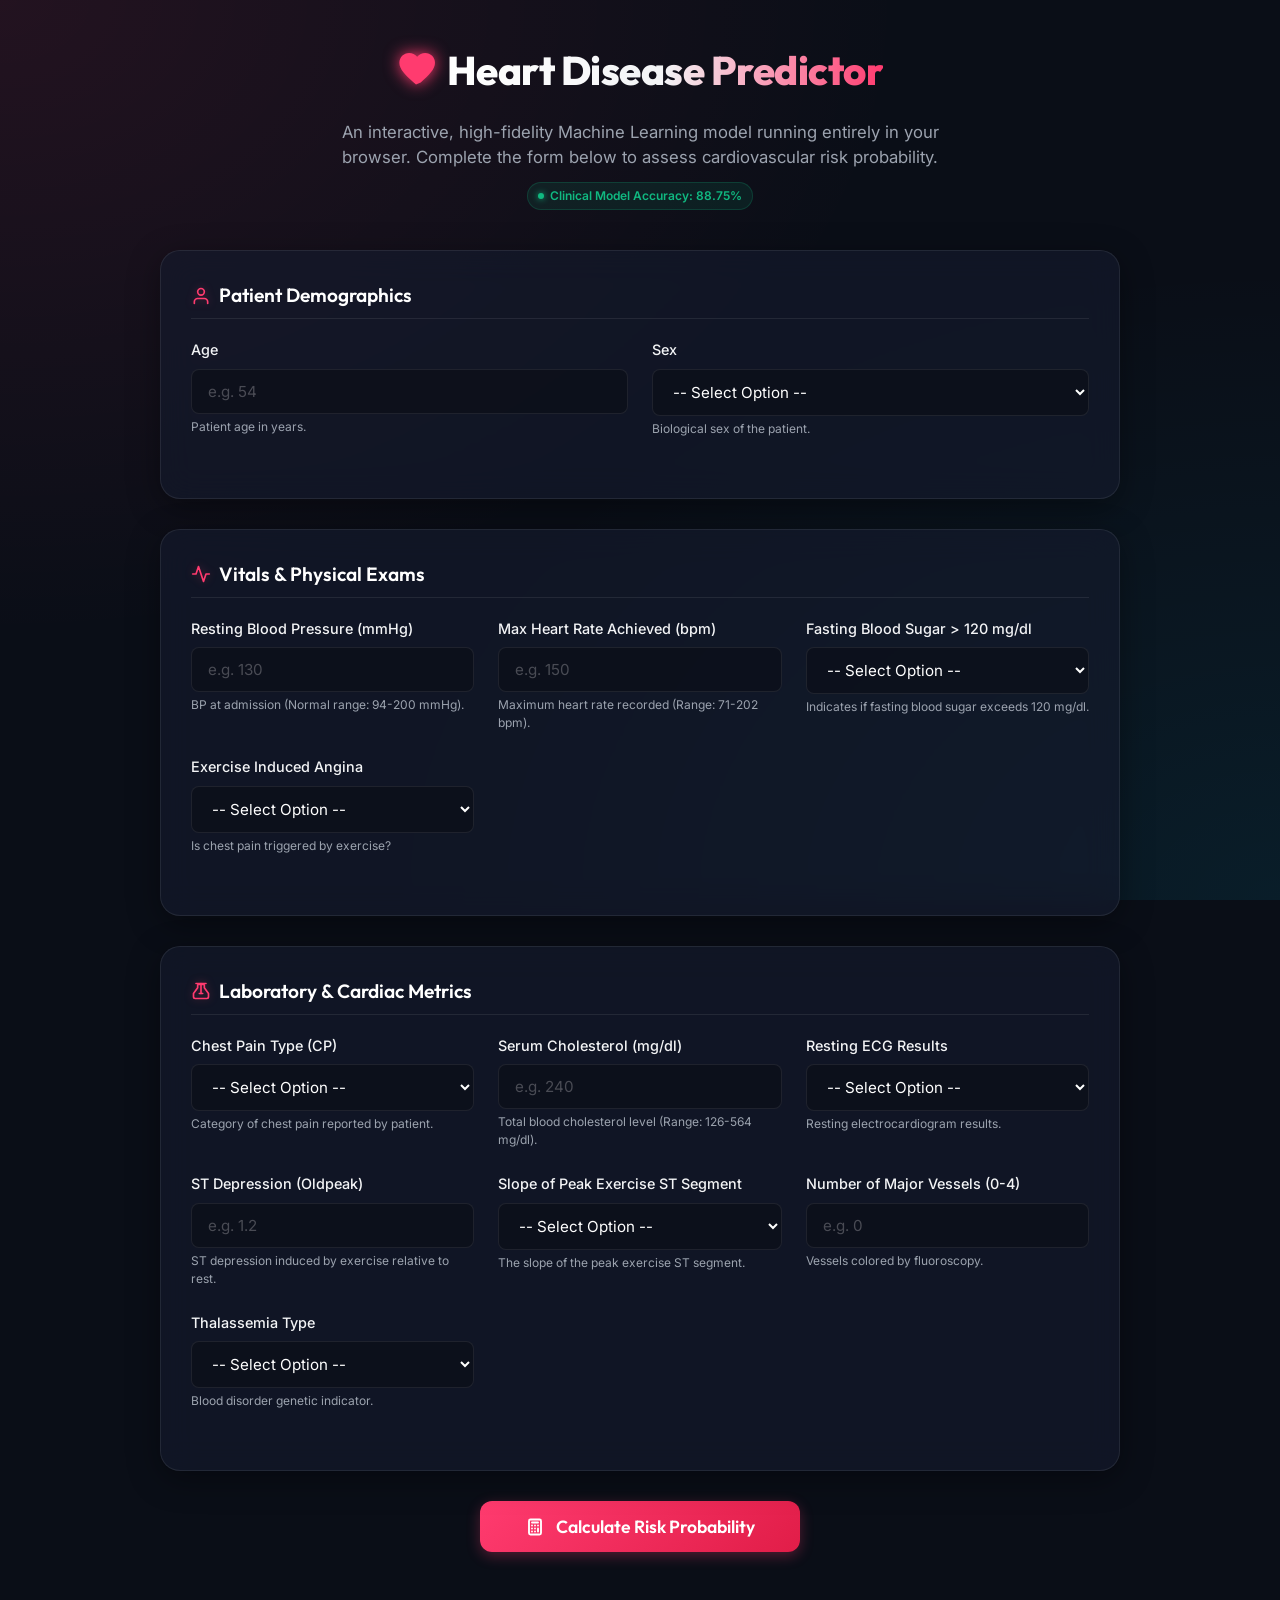
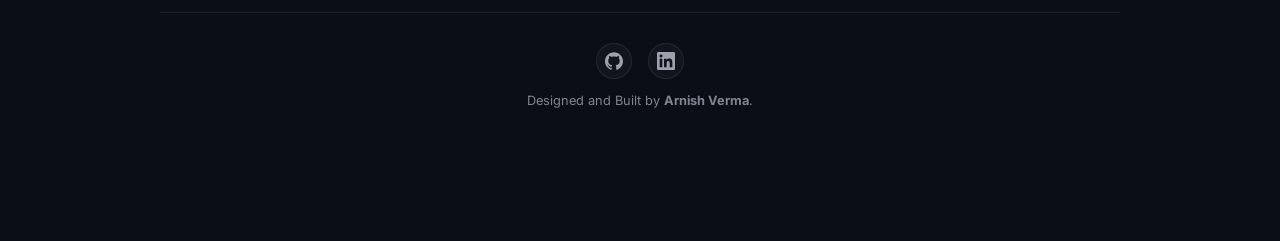
==== index.html @ 7dc7058b "Deploy client-side ML app, fix scaling pipeline, remove co-author credits, and add print export" ====
<!DOCTYPE html>
<html lang="en">
<head>
    <meta charset="UTF-8">
    <meta name="viewport" content="width=device-width, initial-scale=1.0">
    <title>Heart Disease Risk Predictor - Clinical ML Application</title>
    <meta name="description" content="An interactive Machine Learning web application utilizing a Random Forest Classifier to assess cardiovascular disease probability. Built with client-side inference.">
    <link rel="stylesheet" href="style.css">
    <link rel="stylesheet" href="https://cdnjs.cloudflare.com/ajax/libs/font-awesome/6.4.0/css/all.min.css">
</head>
<body>

    <div class="app-container">
        
        <!-- Header -->
        <header>
            <div class="logo-container">
                <div class="heart-icon-wrapper">
                    <!-- Custom cardiology-themed heart SVG -->
                    <svg class="heart-svg" viewBox="0 0 32 32">
                        <path d="M16,28.261l-1.956-1.782C7.11,20.125,2,15.49,2,9.857C2,5.224,5.624,1.6,10.257,1.6 c2.618,0,5.13,1.218,6.743,3.143C18.613,2.818,21.125,1.6,23.743,1.6C28.376,1.6,32,5.224,32,9.857c0,5.633-5.11,10.268-12.044,16.634 L16,28.261z"/>
                    </svg>
                </div>
                <h1>Heart Disease Predictor</h1>
            </div>
            <p class="tagline">An interactive, high-fidelity Machine Learning model running entirely in your browser. Complete the form below to assess cardiovascular risk probability.</p>
            <div class="accuracy-badge">Clinical Model Accuracy: 88.75%</div>
        </header>

        <!-- Main Form Card -->
        <main>
            <form id="predictor-form">
                
                <!-- Section 1: Demographics -->
                <div class="card">
                    <h2 class="form-section-title">
                        <svg class="header-icon-svg" viewBox="0 0 24 24" width="20" height="20" fill="none" stroke="currentColor" stroke-width="2" stroke-linecap="round" stroke-linejoin="round" style="color: var(--accent-red); filter: drop-shadow(0 0 4px var(--accent-red-glow));">
                            <path d="M20 21v-2a4 4 0 0 0-4-4H8a4 4 0 0 0-4 4v2"></path>
                            <circle cx="12" cy="7" r="4"></circle>
                        </svg> Patient Demographics
                    </h2>
                    <div class="form-grid">
                        <div class="form-group">
                            <label for="age">Age</label>
                            <input type="number" id="age" name="age" min="1" max="120" placeholder="e.g. 54" required>
                            <span class="input-desc">Patient age in years.</span>
                        </div>
                        
                        <div class="form-group">
                            <label for="sex">Sex</label>
                            <select id="sex" name="sex" required>
                                <option value="" disabled selected>-- Select Option --</option>
                                <option value="1">Male</option>
                                <option value="0">Female</option>
                            </select>
                            <span class="input-desc">Biological sex of the patient.</span>
                        </div>
                    </div>
                </div>

                <!-- Section 2: Vitals & Physiology -->
                <div class="card">
                    <h2 class="form-section-title">
                        <svg class="header-icon-svg" viewBox="0 0 24 24" width="20" height="20" fill="none" stroke="currentColor" stroke-width="2" stroke-linecap="round" stroke-linejoin="round" style="color: var(--accent-red); filter: drop-shadow(0 0 4px var(--accent-red-glow));">
                            <path d="M22 12h-4l-3 9L9 3l-3 9H2"></path>
                        </svg> Vitals & Physical Exams
                    </h2>
                    <div class="form-grid">
                        <div class="form-group">
                            <label for="trestbps">Resting Blood Pressure (mmHg)</label>
                            <input type="number" id="trestbps" name="trestbps" min="50" max="250" placeholder="e.g. 130" required>
                            <span class="input-desc">BP at admission (Normal range: 94-200 mmHg).</span>
                        </div>

                        <div class="form-group">
                            <label for="thalach">Max Heart Rate Achieved (bpm)</label>
                            <input type="number" id="thalach" name="thalach" min="50" max="250" placeholder="e.g. 150" required>
                            <span class="input-desc">Maximum heart rate recorded (Range: 71-202 bpm).</span>
                        </div>

                        <div class="form-group">
                            <label for="fbs">Fasting Blood Sugar > 120 mg/dl</label>
                            <select id="fbs" name="fbs" required>
                                <option value="" disabled selected>-- Select Option --</option>
                                <option value="1">Yes (Elevated / Diabetic)</option>
                                <option value="0">No (Normal)</option>
                            </select>
                            <span class="input-desc">Indicates if fasting blood sugar exceeds 120 mg/dl.</span>
                        </div>

                        <div class="form-group">
                            <label for="exang">Exercise Induced Angina</label>
                            <select id="exang" name="exang" required>
                                <option value="" disabled selected>-- Select Option --</option>
                                <option value="1">Yes</option>
                                <option value="0">No</option>
                            </select>
                            <span class="input-desc">Is chest pain triggered by exercise?</span>
                        </div>
                    </div>
                </div>

                <!-- Section 3: Lab Tests & Diagnostics -->
                <div class="card">
                    <h2 class="form-section-title">
                        <svg class="header-icon-svg" viewBox="0 0 24 24" width="20" height="20" fill="none" stroke="currentColor" stroke-width="2" stroke-linecap="round" stroke-linejoin="round" style="color: var(--accent-red); filter: drop-shadow(0 0 4px var(--accent-red-glow));">
                            <path d="M6 3h12"></path>
                            <path d="M12 3v12"></path>
                            <path d="M10 15h4"></path>
                            <path d="M19 21H5a2 2 0 0 1-2-2V15l5-7V5a1 1 0 0 1 1-1h6a1 1 0 0 1 1 1v3l5 7v4a2 2 0 0 1-2 2z"></path>
                        </svg> Laboratory & Cardiac Metrics
                    </h2>
                    <div class="form-grid">
                        <div class="form-group">
                            <label for="cp">Chest Pain Type (CP)</label>
                            <select id="cp" name="cp" required>
                                <option value="" disabled selected>-- Select Option --</option>
                                <option value="0">Typical Angina</option>
                                <option value="1">Atypical Angina</option>
                                <option value="2">Non-anginal Pain</option>
                                <option value="3">Asymptomatic</option>
                            </select>
                            <span class="input-desc">Category of chest pain reported by patient.</span>
                        </div>

                        <div class="form-group">
                            <label for="chol">Serum Cholesterol (mg/dl)</label>
                            <input type="number" id="chol" name="chol" min="80" max="600" placeholder="e.g. 240" required>
                            <span class="input-desc">Total blood cholesterol level (Range: 126-564 mg/dl).</span>
                        </div>

                        <div class="form-group">
                            <label for="restecg">Resting ECG Results</label>
                            <select id="restecg" name="restecg" required>
                                <option value="" disabled selected>-- Select Option --</option>
                                <option value="0">Normal</option>
                                <option value="1">ST-T Wave Abnormality</option>
                                <option value="2">Left Ventricular Hypertrophy</option>
                            </select>
                            <span class="input-desc">Resting electrocardiogram results.</span>
                        </div>

                        <div class="form-group">
                            <label for="oldpeak">ST Depression (Oldpeak)</label>
                            <input type="number" step="0.1" id="oldpeak" name="oldpeak" min="0" max="10" placeholder="e.g. 1.2" required>
                            <span class="input-desc">ST depression induced by exercise relative to rest.</span>
                        </div>

                        <div class="form-group">
                            <label for="slope">Slope of Peak Exercise ST Segment</label>
                            <select id="slope" name="slope" required>
                                <option value="" disabled selected>-- Select Option --</option>
                                <option value="0">Upsloping</option>
                                <option value="1">Flat</option>
                                <option value="2">Downsloping</option>
                            </select>
                            <span class="input-desc">The slope of the peak exercise ST segment.</span>
                        </div>

                        <div class="form-group">
                            <label for="ca">Number of Major Vessels (0-4)</label>
                            <input type="number" id="ca" name="ca" min="0" max="4" placeholder="e.g. 0" required>
                            <span class="input-desc">Vessels colored by fluoroscopy.</span>
                        </div>

                        <div class="form-group">
                            <label for="thal">Thalassemia Type</label>
                            <select id="thal" name="thal" required>
                                <option value="" disabled selected>-- Select Option --</option>
                                <option value="0">Normal</option>
                                <option value="1">Fixed Defect</option>
                                <option value="2">Reversible Defect</option>
                            </select>
                            <span class="input-desc">Blood disorder genetic indicator.</span>
                        </div>
                    </div>
                </div>

                <!-- Submit Button -->
                <div class="btn-container">
                    <button type="submit" class="btn" id="predict-btn">
                        <svg class="btn-icon-svg" viewBox="0 0 24 24" width="18" height="18" fill="none" stroke="currentColor" stroke-width="2.5" stroke-linecap="round" stroke-linejoin="round" style="margin-right: 4px;">
                            <rect x="4" y="2" width="16" height="20" rx="2" ry="2"></rect>
                            <line x1="8" y1="6" x2="16" y2="6"></line>
                            <line x1="16" y1="14" x2="16" y2="18"></line>
                            <line x1="8" y1="10" x2="8" y2="10.01"></line>
                            <line x1="12" y1="10" x2="12" y2="10.01"></line>
                            <line x1="16" y1="10" x2="16" y2="10.01"></line>
                            <line x1="8" y1="14" x2="8" y2="14.01"></line>
                            <line x1="12" y1="14" x2="12" y2="14.01"></line>
                            <line x1="8" y1="18" x2="8" y2="18.01"></line>
                            <line x1="12" y1="18" x2="12" y2="18.01"></line>
                        </svg> Calculate Risk Probability
                    </button>
                </div>
            </form>

            <!-- Results Card (Hidden Initially) -->
            <div class="card results-card" id="results-card">
                <div class="results-header">
                    <h2 class="results-title">Analysis Outcomes</h2>
                </div>

                <!-- Radial Gauge Progress Ring -->
                <div class="gauge-container">
                    <svg class="gauge-svg" width="160" height="160">
                        <circle class="gauge-bg" cx="80" cy="80" r="70" />
                        <circle class="gauge-fill" id="gauge-fill" cx="80" cy="80" r="70" />
                    </svg>
                    <div class="gauge-text">
                        <div class="gauge-value" id="result-value">0%</div>
                        <div class="gauge-label">Chance</div>
                    </div>
                </div>

                <!-- Diagnostics Box -->
                <div class="diagnostic-box" id="diagnostic-box">
                    <h3>Risk Level</h3>
                    <p>Model classification description will appear here.</p>
                </div>

                <!-- Clinical Findings -->
                <div class="findings-container">
                    <h3 class="findings-title">Key Clinical Indicators & Findings:</h3>
                    <ul class="findings-list" id="findings-list">
                        <!-- Filled dynamically -->
                    </ul>
                </div>

                <div class="results-actions">
                    <button class="action-btn secondary-btn" id="print-btn">
                        <svg viewBox="0 0 24 24" width="16" height="16" fill="none" stroke="currentColor" stroke-width="2" stroke-linecap="round" stroke-linejoin="round" style="margin-right: 6px; vertical-align: middle;">
                            <polyline points="6 9 6 2 18 2 18 9"></polyline>
                            <path d="M6 18H4a2 2 0 0 1-2-2v-5a2 2 0 0 1 2-2h16a2 2 0 0 1 2 2v5a2 2 0 0 1-2 2h-2"></path>
                            <rect x="6" y="14" width="12" height="8"></rect>
                        </svg>Export Diagnostic Report
                    </button>
                    <button class="action-btn primary-btn" id="reset-btn">Reset & Evaluate New Patient</button>
                </div>
            </div>
        </main>

        <!-- Footer -->
        <footer>
            <div class="social-links">
                <a href="https://github.com/vermaarnish" target="_blank" class="social-link" title="Arnish Verma GitHub">
                    <svg viewBox="0 0 24 24" width="18" height="18" fill="currentColor">
                        <path d="M12 .297c-6.63 0-12 5.373-12 12 0 5.303 3.438 9.8 8.205 11.385.6.113.82-.258.82-.577 0-.285-.01-1.04-.015-2.04-3.338.724-4.042-1.61-4.042-1.61C4.422 18.07 3.633 17.7 3.633 17.7c-1.087-.744.084-.729.084-.729 1.205.084 1.838 1.236 1.838 1.236 1.07 1.835 2.809 1.305 3.495.998.108-.776.417-1.305.76-1.605-2.665-.3-5.466-1.332-5.466-5.93 0-1.31.465-2.38 1.235-3.22-.135-.303-.54-1.523.105-3.176 0 0 1.005-.322 3.3 1.23.96-.267 1.98-.399 3-.405 1.02.006 2.04.138 3 .405 2.28-1.552 3.285-1.23 3.285-1.23.645 1.653.24 2.873.12 3.176.765.84 1.23 1.91 1.23 3.22 0 4.61-2.805 5.625-5.475 5.92.42.36.81 1.096.81 2.22 0 1.606-.015 2.896-.015 3.286 0 .315.21.69.825.57C20.565 22.092 24 17.592 24 12.297c0-6.627-5.373-12-12-12"/>
                    </svg>
                </a>
                <a href="https://www.linkedin.com/in/arnish-verma-045014206/" target="_blank" class="social-link" title="Arnish Verma LinkedIn">
                    <svg viewBox="0 0 24 24" width="18" height="18" fill="currentColor">
                        <path d="M20.447 20.452h-3.554v-5.569c0-1.328-.027-3.037-1.852-3.037-1.853 0-2.136 1.445-2.136 2.939v5.667H9.351V9h3.414v1.561h.046c.477-.9 1.637-1.85 3.37-1.85 3.601 0 4.267 2.37 4.267 5.455v6.286zM5.337 7.433c-1.144 0-2.063-.926-2.063-2.065 0-1.138.92-2.063 2.063-2.063 1.14 0 2.064.925 2.064 2.063 0 1.139-.925 2.065-2.064 2.065zm1.782 13.019H3.555V9h3.564v11.452zM22.225 0H1.771C.792 0 0 .774 0 1.729v20.542C0 23.227.792 24 1.771 24h20.451C23.2 24 24 23.227 24 22.271V1.729C24 .774 23.2 0 22.222 0h.003z"/>
                    </svg>
                </a>
            </div>
            <div class="footer-credits">
                <p>Designed and Built by <strong>Arnish Verma</strong>.</p>
            </div>
        </footer>

    </div>

    <!-- Scripts -->
    <script src="model_data.js"></script>
    <script src="script.js"></script>
</body>
</html>
---- style.css ----
@import url('https://fonts.googleapis.com/css2?family=Inter:wght@300;400;500;600&family=Outfit:wght@400;500;600;700;800&display=swap');

:root {
    --bg-primary: #0a0e17;
    --bg-secondary: rgba(20, 27, 45, 0.65);
    --border-color: rgba(255, 255, 255, 0.08);
    --text-primary: #f3f4f6;
    --text-secondary: #9ca3af;
    --accent-red: #ff3b6f;
    --accent-red-glow: rgba(255, 59, 111, 0.3);
    --accent-cyan: #00d2ff;
    --accent-cyan-glow: rgba(0, 210, 255, 0.3);
    --accent-gold: #ffb000;
    --accent-gold-glow: rgba(255, 176, 0, 0.3);
    --accent-green: #10b981;
    --accent-green-glow: rgba(16, 185, 129, 0.3);
    --card-shadow: 0 8px 32px 0 rgba(0, 0, 0, 0.37);
    --transition-smooth: all 0.3s cubic-bezier(0.4, 0, 0.2, 1);
}

* {
    box-sizing: border-box;
    margin: 0;
    padding: 0;
}

body {
    background-color: var(--bg-primary);
    background-image: 
        radial-gradient(at 0% 0%, rgba(255, 59, 111, 0.1) 0px, transparent 50%),
        radial-gradient(at 100% 100%, rgba(0, 210, 255, 0.08) 0px, transparent 50%);
    background-attachment: fixed;
    color: var(--text-primary);
    font-family: 'Inter', -apple-system, BlinkMacSystemFont, "Segoe UI", Roboto, sans-serif;
    min-height: 100vh;
    line-height: 1.5;
    overflow-x: hidden;
    padding-bottom: 60px;
}

/* Scrollbar Styling */
::-webkit-scrollbar {
    width: 8px;
}
::-webkit-scrollbar-track {
    background: var(--bg-primary);
}
::-webkit-scrollbar-thumb {
    background: rgba(255, 255, 255, 0.1);
    border-radius: 4px;
}
::-webkit-scrollbar-thumb:hover {
    background: rgba(255, 255, 255, 0.2);
}

.app-container {
    max-width: 1000px;
    margin: 40px auto;
    padding: 0 20px;
}

/* Header Section */
header {
    text-align: center;
    margin-bottom: 40px;
    position: relative;
}

.logo-container {
    display: inline-flex;
    align-items: center;
    justify-content: center;
    gap: 12px;
    margin-bottom: 12px;
}

.heart-icon-wrapper {
    position: relative;
    display: flex;
    align-items: center;
    justify-content: center;
}

.heart-svg {
    fill: var(--accent-red);
    width: 38px;
    height: 38px;
    filter: drop-shadow(0 0 8px var(--accent-red));
    animation: heartPulse 1.4s infinite alternate cubic-bezier(0.215, 0.610, 0.355, 1);
}

@keyframes heartPulse {
    0% { transform: scale(0.9); }
    50% { transform: scale(1.05); }
    100% { transform: scale(1); }
}

h1 {
    font-family: 'Outfit', sans-serif;
    font-size: 2.5rem;
    font-weight: 800;
    letter-spacing: -0.5px;
    background: linear-gradient(to right, #ffffff, #f3f4f6, var(--accent-red));
    -webkit-background-clip: text;
    -webkit-text-fill-color: transparent;
}

.tagline {
    color: var(--text-secondary);
    font-size: 1.05rem;
    font-weight: 400;
    max-width: 600px;
    margin: 8px auto 0;
}

.accuracy-badge {
    display: inline-flex;
    align-items: center;
    background: rgba(16, 185, 129, 0.1);
    border: 1px solid rgba(16, 185, 129, 0.2);
    color: var(--accent-green);
    font-size: 0.75rem;
    font-weight: 600;
    padding: 4px 10px;
    border-radius: 9999px;
    margin-top: 12px;
    gap: 6px;
}

.accuracy-badge::before {
    content: '';
    display: inline-block;
    width: 6px;
    height: 6px;
    background-color: var(--accent-green);
    border-radius: 50%;
    box-shadow: 0 0 6px var(--accent-green);
}

/* Card Style */
.card {
    background: var(--bg-secondary);
    border: 1px solid var(--border-color);
    border-radius: 20px;
    backdrop-filter: blur(16px);
    -webkit-backdrop-filter: blur(16px);
    box-shadow: var(--card-shadow);
    padding: 30px;
    margin-bottom: 30px;
    transition: var(--transition-smooth);
}

.card:hover {
    border-color: rgba(255, 255, 255, 0.12);
    box-shadow: 0 12px 40px 0 rgba(0, 0, 0, 0.45);
}

/* Form Styling */
.form-section-title {
    font-family: 'Outfit', sans-serif;
    font-size: 1.2rem;
    font-weight: 600;
    color: #ffffff;
    margin-bottom: 20px;
    border-bottom: 1px solid var(--border-color);
    padding-bottom: 8px;
    display: flex;
    align-items: center;
    gap: 8px;
}

.form-grid {
    display: grid;
    grid-template-columns: repeat(auto-fit, minmax(280px, 1fr));
    gap: 24px;
    margin-bottom: 30px;
}

.form-group {
    display: flex;
    flex-direction: column;
    gap: 8px;
}

.form-group.full-width {
    grid-column: 1 / -1;
}

label {
    font-size: 0.9rem;
    font-weight: 500;
    color: var(--text-primary);
}

.input-desc {
    font-size: 0.75rem;
    color: var(--text-secondary);
    margin-top: -4px;
}

input[type="number"], select {
    background-color: rgba(10, 14, 23, 0.6);
    border: 1px solid var(--border-color);
    border-radius: 8px;
    color: #ffffff;
    font-family: inherit;
    font-size: 0.95rem;
    padding: 12px 16px;
    transition: var(--transition-smooth);
    width: 100%;
    outline: none;
}

input[type="number"]::placeholder {
    color: rgba(255, 255, 255, 0.25);
}

input[type="number"]:focus, select:focus {
    border-color: var(--accent-red);
    box-shadow: 0 0 0 2px var(--accent-red-glow);
    background-color: rgba(10, 14, 23, 0.85);
}

select option {
    background-color: var(--bg-primary);
    color: #ffffff;
}

/* Button Styling */
.btn-container {
    display: flex;
    justify-content: center;
    margin-top: 10px;
}

.btn {
    align-items: center;
    background: linear-gradient(135deg, var(--accent-red), #e11d48);
    border: none;
    border-radius: 12px;
    color: #ffffff;
    cursor: pointer;
    display: inline-flex;
    font-family: 'Outfit', sans-serif;
    font-size: 1.1rem;
    font-weight: 600;
    gap: 8px;
    justify-content: center;
    padding: 14px 40px;
    text-align: center;
    transition: var(--transition-smooth);
    box-shadow: 0 4px 14px 0 var(--accent-red-glow);
    width: 100%;
    max-width: 320px;
}

.btn:hover {
    transform: translateY(-2px);
    box-shadow: 0 6px 20px 0 var(--accent-red-glow);
    filter: brightness(1.1);
}

.btn:active {
    transform: translateY(0);
}

/* Results Display */
.results-card {
    display: none; /* Dynamic show/hide */
    animation: slideUp 0.5s cubic-bezier(0.16, 1, 0.3, 1) forwards;
}

@keyframes slideUp {
    from {
        opacity: 0;
        transform: translateY(30px);
    }
    to {
        opacity: 1;
        transform: translateY(0);
    }
}

.results-header {
    text-align: center;
    margin-bottom: 24px;
}

.results-title {
    font-family: 'Outfit', sans-serif;
    font-size: 1.6rem;
    font-weight: 700;
}

.gauge-container {
    position: relative;
    width: 160px;
    height: 160px;
    margin: 20px auto;
}

.gauge-svg {
    transform: rotate(-90deg);
}

.gauge-bg {
    fill: none;
    stroke: rgba(255, 255, 255, 0.05);
    stroke-width: 10;
}

.gauge-fill {
    fill: none;
    stroke: var(--accent-green);
    stroke-width: 10;
    stroke-linecap: round;
    stroke-dasharray: 439.6;
    stroke-dashoffset: 439.6; /* Dynamic */
    transition: stroke-dashoffset 1.5s cubic-bezier(0.1, 0.8, 0.25, 1), stroke var(--transition-smooth);
}

.gauge-text {
    position: absolute;
    top: 50%;
    left: 50%;
    transform: translate(-50%, -50%);
    text-align: center;
}

.gauge-value {
    font-family: 'Outfit', sans-serif;
    font-size: 2.2rem;
    font-weight: 700;
    line-height: 1;
}

.gauge-label {
    font-size: 0.75rem;
    color: var(--text-secondary);
    text-transform: uppercase;
    letter-spacing: 0.5px;
    margin-top: 4px;
}

.diagnostic-box {
    border-radius: 12px;
    padding: 20px;
    margin-top: 24px;
    text-align: center;
    border: 1px solid transparent;
}

.diagnostic-box.low-risk {
    background-color: rgba(16, 185, 129, 0.08);
    border-color: rgba(16, 185, 129, 0.2);
    color: #a7f3d0;
}

.diagnostic-box.moderate-risk {
    background-color: rgba(245, 158, 11, 0.08);
    border-color: rgba(245, 158, 11, 0.2);
    color: #fde68a;
}

.diagnostic-box.high-risk {
    background-color: rgba(239, 68, 68, 0.08);
    border-color: rgba(239, 68, 68, 0.2);
    color: #fca5a5;
}

.diagnostic-box h3 {
    font-family: 'Outfit', sans-serif;
    font-size: 1.25rem;
    margin-bottom: 8px;
    font-weight: 600;
}

.diagnostic-box p {
    font-size: 0.95rem;
}

.findings-container {
    margin-top: 24px;
}

.findings-title {
    font-family: 'Outfit', sans-serif;
    font-size: 1rem;
    font-weight: 600;
    color: #ffffff;
    margin-bottom: 12px;
}

.findings-list {
    list-style: none;
    display: flex;
    flex-direction: column;
    gap: 10px;
}

.findings-item {
    background: rgba(255, 255, 255, 0.02);
    border: 1px solid var(--border-color);
    border-radius: 8px;
    padding: 12px 16px;
    font-size: 0.85rem;
    display: flex;
    align-items: center;
    gap: 12px;
}

.findings-item .bullet {
    width: 8px;
    height: 8px;
    border-radius: 50%;
    flex-shrink: 0;
}

.findings-item.warning .bullet {
    background-color: var(--accent-red);
    box-shadow: 0 0 6px var(--accent-red);
}

.findings-item.warning {
    border-color: rgba(255, 59, 111, 0.15);
    background: rgba(255, 59, 111, 0.02);
}

.findings-item.info .bullet {
    background-color: var(--accent-cyan);
    box-shadow: 0 0 6px var(--accent-cyan);
}

.reset-btn {
    background: transparent;
    border: 1px solid rgba(255, 255, 255, 0.2);
    color: var(--text-secondary);
    padding: 10px 24px;
    border-radius: 8px;
    font-family: 'Outfit', sans-serif;
    font-size: 0.9rem;
    font-weight: 500;
    cursor: pointer;
    margin: 20px auto 0;
    display: block;
    transition: var(--transition-smooth);
}

.reset-btn:hover {
    border-color: #ffffff;
    color: #ffffff;
}

/* Footer Section */
footer {
    text-align: center;
    padding: 30px 20px;
    border-top: 1px solid var(--border-color);
    margin-top: 60px;
    color: var(--text-secondary);
    font-size: 0.85rem;
    display: flex;
    flex-direction: column;
    align-items: center;
    gap: 12px;
}

.social-links {
    display: flex;
    gap: 16px;
}

.social-link {
    color: var(--text-secondary);
    transition: var(--transition-smooth);
    display: flex;
    align-items: center;
    justify-content: center;
    width: 36px;
    height: 36px;
    border-radius: 50%;
    background: rgba(255, 255, 255, 0.03);
    border: 1px solid var(--border-color);
}

.social-link:hover {
    color: #ffffff;
    background: rgba(255, 255, 255, 0.1);
    transform: translateY(-2px);
}

.footer-credits {
    font-size: 0.8rem;
    opacity: 0.8;
}

/* Responsive Tweaks */
@media (max-width: 600px) {
    h1 {
        font-size: 2rem;
    }
    .card {
        padding: 20px;
    }
    .form-grid {
        gap: 16px;
    }
}

/* Results Card Action Buttons */
.results-actions {
    display: flex;
    justify-content: center;
    gap: 16px;
    margin-top: 30px;
    flex-wrap: wrap;
}

.action-btn {
    font-family: 'Outfit', sans-serif;
    font-size: 0.95rem;
    font-weight: 600;
    padding: 12px 24px;
    border-radius: 10px;
    cursor: pointer;
    transition: var(--transition-smooth);
    outline: none;
    display: inline-flex;
    align-items: center;
    justify-content: center;
}

.action-btn.primary-btn {
    background: linear-gradient(135deg, var(--accent-red), #e11d48);
    border: none;
    color: #ffffff;
    box-shadow: 0 4px 14px 0 var(--accent-red-glow);
}

.action-btn.primary-btn:hover {
    transform: translateY(-2px);
    box-shadow: 0 6px 20px 0 var(--accent-red-glow);
    filter: brightness(1.1);
}

.action-btn.secondary-btn {
    background: rgba(255, 255, 255, 0.05);
    border: 1px solid rgba(255, 255, 255, 0.15);
    color: var(--text-primary);
}

.action-btn.secondary-btn:hover {
    background: rgba(255, 255, 255, 0.1);
    border-color: rgba(255, 255, 255, 0.3);
    color: #ffffff;
    transform: translateY(-2px);
}

.action-btn:active {
    transform: translateY(0);
}

/* Print Styles */
@media print {
    body {
        background: #ffffff !important;
        background-image: none !important;
        color: #0d0d0d !important;
        font-family: 'Inter', -apple-system, BlinkMacSystemFont, "Segoe UI", Roboto, sans-serif;
    }
    .app-container {
        margin: 0 !important;
        padding: 20px !important;
        max-width: 100% !important;
    }
    header, main form, .btn-container, footer, .results-actions {
        display: none !important;
    }
    .card.results-card {
        display: block !important;
        background: #ffffff !important;
        border: 2px solid #e5e7eb !important;
        box-shadow: none !important;
        padding: 40px !important;
        color: #0d0d0d !important;
        backdrop-filter: none !important;
        -webkit-backdrop-filter: none !important;
        border-radius: 0 !important;
        page-break-inside: avoid;
    }
    .results-title {
        color: #0d0d0d !important;
        font-size: 22pt !important;
        border-bottom: 2px solid #000000 !important;
        padding-bottom: 8px !important;
    }
    .gauge-container {
        margin: 30px auto !important;
    }
    .gauge-bg {
        stroke: #f3f4f6 !important;
    }
    .gauge-fill {
        stroke: #10b981 !important;
        filter: none !important;
    }
    .gauge-value {
        color: #0d0d0d !important;
        font-size: 2.5rem !important;
    }
    .gauge-label {
        color: #4b5563 !important;
    }
    .diagnostic-box {
        background-color: #f9fafb !important;
        border: 1px solid #d1d5db !important;
        color: #111827 !important;
    }
    .diagnostic-box h3 {
        color: #111827 !important;
    }
    .diagnostic-box.low-risk {
        background-color: #ecfdf5 !important;
        border-color: #a7f3d0 !important;
        color: #065f46 !important;
    }
    .diagnostic-box.moderate-risk {
        background-color: #fffbeb !important;
        border-color: #fde68a !important;
        color: #92400e !important;
    }
    .diagnostic-box.high-risk {
        background-color: #fef2f2 !important;
        border-color: #fca5a5 !important;
        color: #991b1b !important;
    }
    .findings-title {
        color: #111827 !important;
    }
    .findings-list {
        gap: 8px !important;
    }
    .findings-item {
        background: #ffffff !important;
        border: 1px solid #e5e7eb !important;
        color: #374151 !important;
        page-break-inside: avoid;
    }
    .findings-item.warning {
        border-color: #fca5a5 !important;
        background: #fff5f5 !important;
    }
    .findings-item.warning .bullet {
        background-color: #ef4444 !important;
        box-shadow: none !important;
    }
    .findings-item.info .bullet {
        background-color: #06b6d4 !important;
        box-shadow: none !important;
    }
}
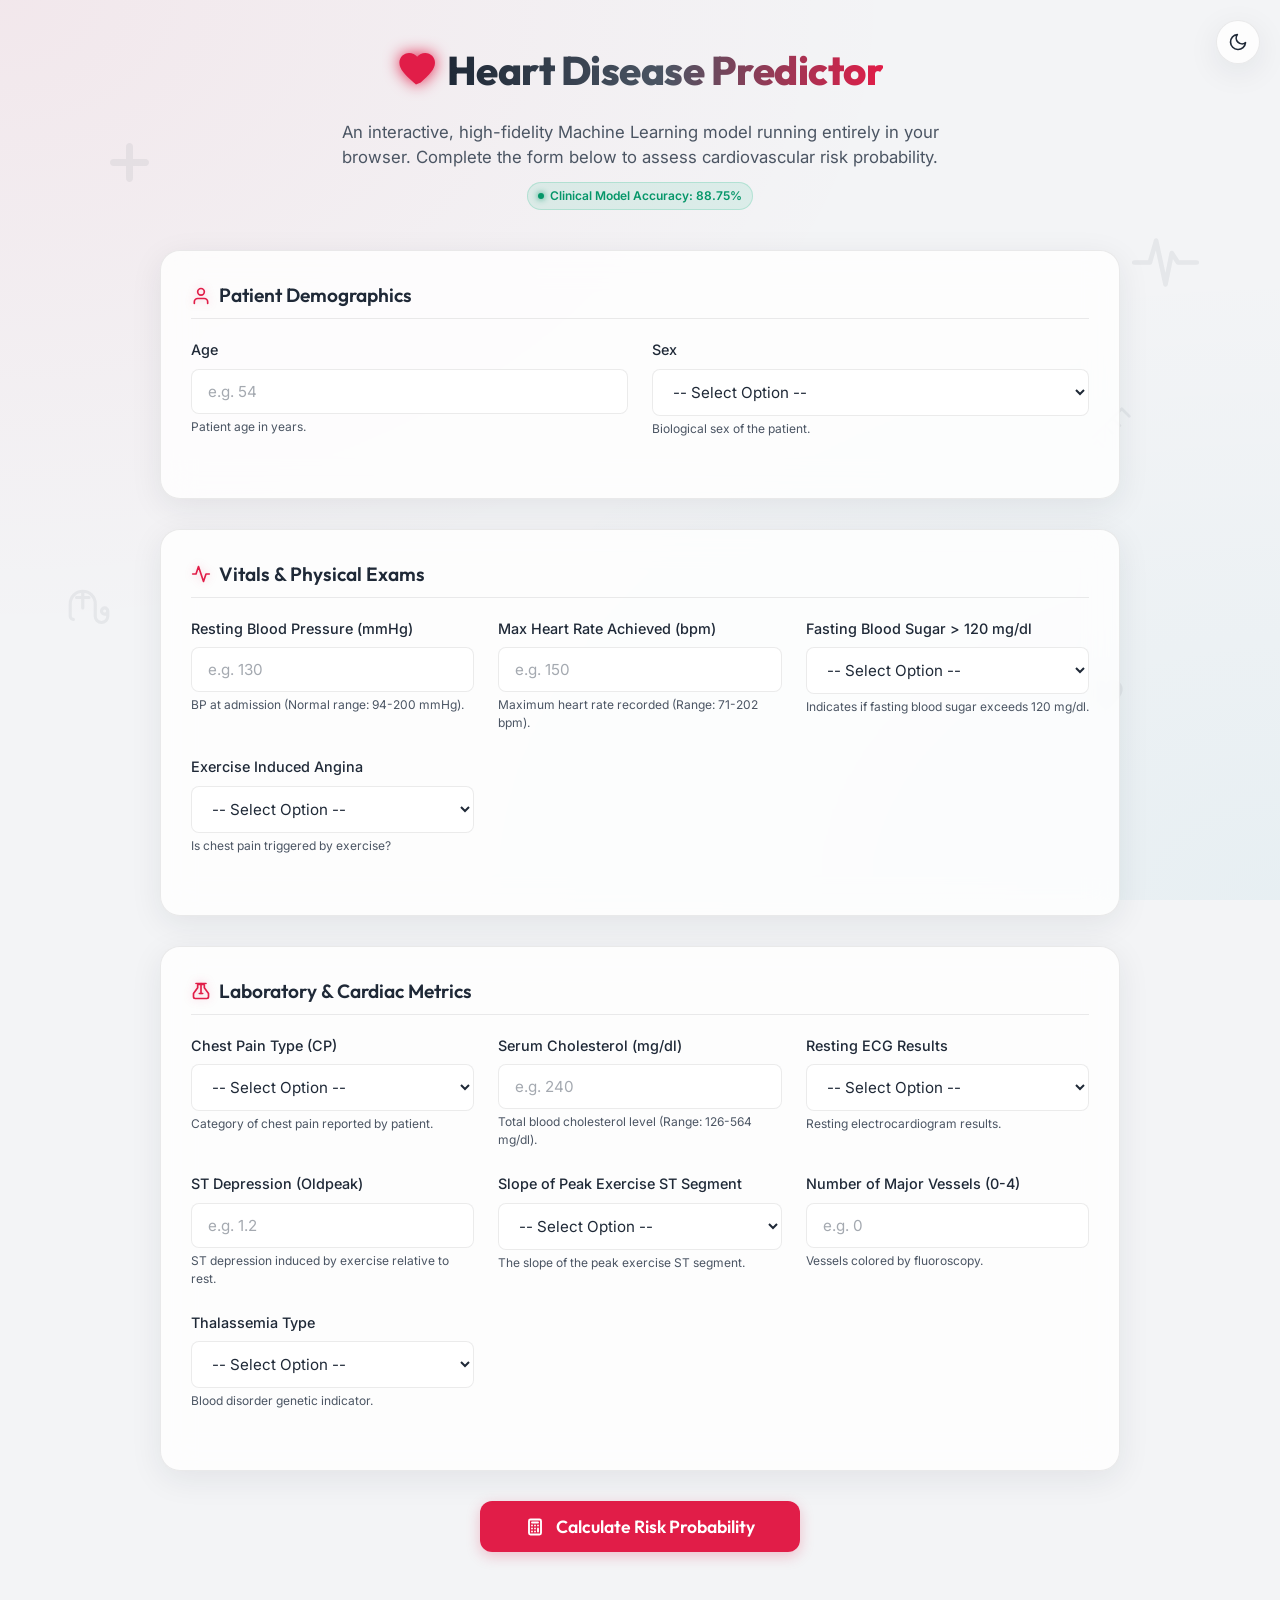
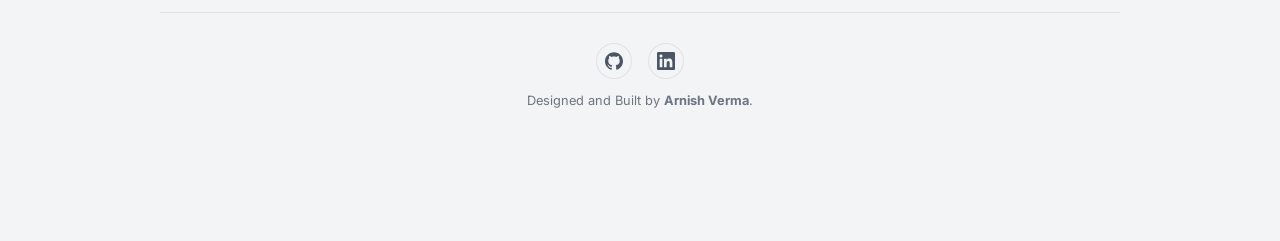
==== commit 553bdb0c: "Add light/dark mode support and floating medical background symbols" ====
--- a/index.html
+++ b/index.html
@@ -9,6 +9,52 @@
     <link rel="stylesheet" href="https://cdnjs.cloudflare.com/ajax/libs/font-awesome/6.4.0/css/all.min.css">
 </head>
 <body>
+
+    <!-- Floating Medical Symbols Background -->
+    <div class="floating-symbols-container">
+        <!-- Floating Doctor Cross -->
+        <div class="floating-symbol fs-1">
+            <svg viewBox="0 0 24 24" width="55" height="55" fill="currentColor"><path d="M19 10.5h-5.5V5c0-.83-.67-1.5-1.5-1.5s-1.5.67-1.5 1.5v5.5H5c-.83 0-1.5.67-1.5 1.5s.67 1.5 1.5 1.5h5.5V19c0 .83.67 1.5 1.5 1.5s1.5-.67 1.5-1.5v-5.5H19c.83 0 1.5-.67 1.5-1.5s-.67-1.5-1.5-1.5z"/></svg>
+        </div>
+        <!-- Floating Stethoscope -->
+        <div class="floating-symbol fs-2">
+            <svg viewBox="0 0 24 24" width="50" height="50" fill="none" stroke="currentColor" stroke-width="1.5" stroke-linecap="round" stroke-linejoin="round"><path d="M4.5 16.5C3.67 16.5 3 15.83 3 15V9c0-3.31 2.69-6 6-6s6 2.69 6 6v6a3 3 0 0 0 6 0v-2.5m-3 0a1.5 1.5 0 1 0 3 0m-3 0a1.5 1.5 0 1 1 3 0M9 3v8m-3-5h6"/></svg>
+        </div>
+        <!-- Floating ECG Pulse -->
+        <div class="floating-symbol fs-3">
+            <svg viewBox="0 0 24 24" width="75" height="75" fill="none" stroke="currentColor" stroke-width="1.5" stroke-linecap="round" stroke-linejoin="round"><path d="M2 12h5l2-7 3 14 2-10 2 3h6"/></svg>
+        </div>
+        <!-- Floating Heart -->
+        <div class="floating-symbol fs-4">
+            <svg viewBox="0 0 24 24" width="40" height="40" fill="currentColor"><path d="M12 21.35l-1.45-1.32C5.4 15.36 2 12.28 2 8.5 2 5.42 4.42 3 7.5 3c1.74 0 3.41.81 4.5 2.09C13.09 3.81 14.76 3 16.5 3 19.58 3 22 5.42 22 8.5c0 3.78-3.4 6.86-8.55 11.54L12 21.35z"/></svg>
+        </div>
+        <!-- Floating Syringe -->
+        <div class="floating-symbol fs-5">
+            <svg viewBox="0 0 24 24" width="45" height="45" fill="none" stroke="currentColor" stroke-width="1.5" stroke-linecap="round" stroke-linejoin="round"><path d="M18 2l4 4M13 7l4 4M9 11l4 4M5 19l3 3M3 21l1-1M6 14l-4 4m6-6l-3 3m13-13l-9 9"/></svg>
+        </div>
+    </div>
+
+    <!-- Theme Toggle -->
+    <div class="theme-toggle-container">
+        <button id="theme-toggle-btn" aria-label="Toggle dark/light theme">
+            <!-- Sun Icon (shown in dark mode) -->
+            <svg class="sun-icon" viewBox="0 0 24 24" width="20" height="20" fill="none" stroke="currentColor" stroke-width="2" stroke-linecap="round" stroke-linejoin="round">
+                <circle cx="12" cy="12" r="5"></circle>
+                <line x1="12" y1="1" x2="12" y2="3"></line>
+                <line x1="12" y1="21" x2="12" y2="23"></line>
+                <line x1="4.22" y1="4.22" x2="5.64" y2="5.64"></line>
+                <line x1="18.36" y1="18.36" x2="19.78" y2="19.78"></line>
+                <line x1="1" y1="12" x2="3" y2="12"></line>
+                <line x1="21" y1="12" x2="23" y2="12"></line>
+                <line x1="4.22" y1="19.78" x2="5.64" y2="18.36"></line>
+                <line x1="18.36" y1="5.64" x2="19.78" y2="4.22"></line>
+            </svg>
+            <!-- Moon Icon (shown in light mode) -->
+            <svg class="moon-icon" viewBox="0 0 24 24" width="20" height="20" fill="none" stroke="currentColor" stroke-width="2" stroke-linecap="round" stroke-linejoin="round" style="display: none;">
+                <path d="M21 12.79A9 9 0 1 1 11.21 3 7 7 0 0 0 21 12.79z"></path>
+            </svg>
+        </button>
+    </div>
 
     <div class="app-container">
         
--- a/style.css
+++ b/style.css
@@ -16,6 +16,37 @@
     --accent-green-glow: rgba(16, 185, 129, 0.3);
     --card-shadow: 0 8px 32px 0 rgba(0, 0, 0, 0.37);
     --transition-smooth: all 0.3s cubic-bezier(0.4, 0, 0.2, 1);
+    
+    /* Theme Toggle Specifics */
+    --input-bg: rgba(10, 14, 23, 0.6);
+    --input-focus-bg: rgba(10, 14, 23, 0.85);
+    --body-glow-1: rgba(255, 59, 111, 0.1);
+    --body-glow-2: rgba(0, 210, 255, 0.08);
+    --symbol-opacity: 0.03;
+}
+
+:root.light-mode {
+    --bg-primary: #f3f4f6;
+    --bg-secondary: rgba(255, 255, 255, 0.8);
+    --border-color: rgba(0, 0, 0, 0.08);
+    --text-primary: #1f2937;
+    --text-secondary: #4b5563;
+    --accent-red: #e11d48;
+    --accent-red-glow: rgba(225, 29, 72, 0.25);
+    --accent-cyan: #0891b2;
+    --accent-cyan-glow: rgba(8, 145, 178, 0.25);
+    --accent-gold: #d97706;
+    --accent-gold-glow: rgba(217, 119, 6, 0.25);
+    --accent-green: #059669;
+    --accent-green-glow: rgba(5, 150, 105, 0.25);
+    --card-shadow: 0 8px 32px 0 rgba(31, 41, 55, 0.08);
+    
+    /* Light Mode Specific Inputs */
+    --input-bg: rgba(255, 255, 255, 0.9);
+    --input-focus-bg: #ffffff;
+    --body-glow-1: rgba(225, 29, 72, 0.06);
+    --body-glow-2: rgba(8, 145, 178, 0.05);
+    --symbol-opacity: 0.06;
 }
 
 * {
@@ -27,8 +58,8 @@
 body {
     background-color: var(--bg-primary);
     background-image: 
-        radial-gradient(at 0% 0%, rgba(255, 59, 111, 0.1) 0px, transparent 50%),
-        radial-gradient(at 100% 100%, rgba(0, 210, 255, 0.08) 0px, transparent 50%);
+        radial-gradient(at 0% 0%, var(--body-glow-1) 0px, transparent 50%),
+        radial-gradient(at 100% 100%, var(--body-glow-2) 0px, transparent 50%);
     background-attachment: fixed;
     color: var(--text-primary);
     font-family: 'Inter', -apple-system, BlinkMacSystemFont, "Segoe UI", Roboto, sans-serif;
@@ -36,6 +67,7 @@
     line-height: 1.5;
     overflow-x: hidden;
     padding-bottom: 60px;
+    transition: var(--transition-smooth);
 }
 
 /* Scrollbar Styling */
@@ -100,7 +132,7 @@
     font-size: 2.5rem;
     font-weight: 800;
     letter-spacing: -0.5px;
-    background: linear-gradient(to right, #ffffff, #f3f4f6, var(--accent-red));
+    background: linear-gradient(to right, var(--text-primary), var(--text-secondary), var(--accent-red));
     -webkit-background-clip: text;
     -webkit-text-fill-color: transparent;
 }
@@ -160,7 +192,7 @@
     font-family: 'Outfit', sans-serif;
     font-size: 1.2rem;
     font-weight: 600;
-    color: #ffffff;
+    color: var(--text-primary);
     margin-bottom: 20px;
     border-bottom: 1px solid var(--border-color);
     padding-bottom: 8px;
@@ -199,10 +231,10 @@
 }
 
 input[type="number"], select {
-    background-color: rgba(10, 14, 23, 0.6);
+    background-color: var(--input-bg);
     border: 1px solid var(--border-color);
     border-radius: 8px;
-    color: #ffffff;
+    color: var(--text-primary);
     font-family: inherit;
     font-size: 0.95rem;
     padding: 12px 16px;
@@ -212,18 +244,19 @@
 }
 
 input[type="number"]::placeholder {
-    color: rgba(255, 255, 255, 0.25);
+    color: var(--text-secondary);
+    opacity: 0.5;
 }
 
 input[type="number"]:focus, select:focus {
     border-color: var(--accent-red);
     box-shadow: 0 0 0 2px var(--accent-red-glow);
-    background-color: rgba(10, 14, 23, 0.85);
+    background-color: var(--input-focus-bg);
 }
 
 select option {
     background-color: var(--bg-primary);
-    color: #ffffff;
+    color: var(--text-primary);
 }
 
 /* Button Styling */
@@ -387,7 +420,7 @@
     font-family: 'Outfit', sans-serif;
     font-size: 1rem;
     font-weight: 600;
-    color: #ffffff;
+    color: var(--text-primary);
     margin-bottom: 12px;
 }
 
@@ -659,3 +692,103 @@
         box-shadow: none !important;
     }
 }
+
+/* Theme Toggle Button */
+.theme-toggle-container {
+    position: fixed;
+    top: 20px;
+    right: 20px;
+    z-index: 1000;
+}
+
+#theme-toggle-btn {
+    background: var(--bg-secondary);
+    border: 1px solid var(--border-color);
+    color: var(--text-primary);
+    width: 44px;
+    height: 44px;
+    border-radius: 50%;
+    display: flex;
+    align-items: center;
+    justify-content: center;
+    cursor: pointer;
+    box-shadow: var(--card-shadow);
+    transition: var(--transition-smooth);
+    backdrop-filter: blur(12px);
+    -webkit-backdrop-filter: blur(12px);
+    outline: none;
+}
+
+#theme-toggle-btn:hover {
+    transform: scale(1.1) rotate(15deg);
+    border-color: var(--accent-red);
+    box-shadow: 0 0 10px var(--accent-red-glow);
+}
+
+/* Floating Medical Background Symbols */
+.floating-symbols-container {
+    position: fixed;
+    top: 0;
+    left: 0;
+    width: 100%;
+    height: 100%;
+    z-index: -1;
+    pointer-events: none;
+    overflow: hidden;
+}
+
+.floating-symbol {
+    position: absolute;
+    color: var(--text-primary);
+    opacity: var(--symbol-opacity);
+    transition: var(--transition-smooth);
+    animation: floatAnimation 20s infinite ease-in-out alternate;
+}
+
+/* Positions and animations for floating symbols */
+.floating-symbol.fs-1 {
+    top: 15%;
+    left: 8%;
+    animation-delay: 0s;
+    animation-duration: 25s;
+}
+
+.floating-symbol.fs-2 {
+    top: 65%;
+    left: 5%;
+    animation-delay: 2s;
+    animation-duration: 22s;
+}
+
+.floating-symbol.fs-3 {
+    top: 25%;
+    right: 6%;
+    animation-delay: 4s;
+    animation-duration: 30s;
+}
+
+.floating-symbol.fs-4 {
+    top: 75%;
+    right: 12%;
+    animation-delay: 1s;
+    animation-duration: 18s;
+}
+
+.floating-symbol.fs-5 {
+    top: 45%;
+    left: 85%;
+    animation-delay: 3s;
+    animation-duration: 27s;
+}
+
+@keyframes floatAnimation {
+    0% {
+        transform: translateY(0) rotate(0deg) scale(0.95);
+    }
+    50% {
+        transform: translateY(-25px) rotate(12deg) scale(1.05);
+    }
+    100% {
+        transform: translateY(15px) rotate(-8deg) scale(0.98);
+    }
+}
